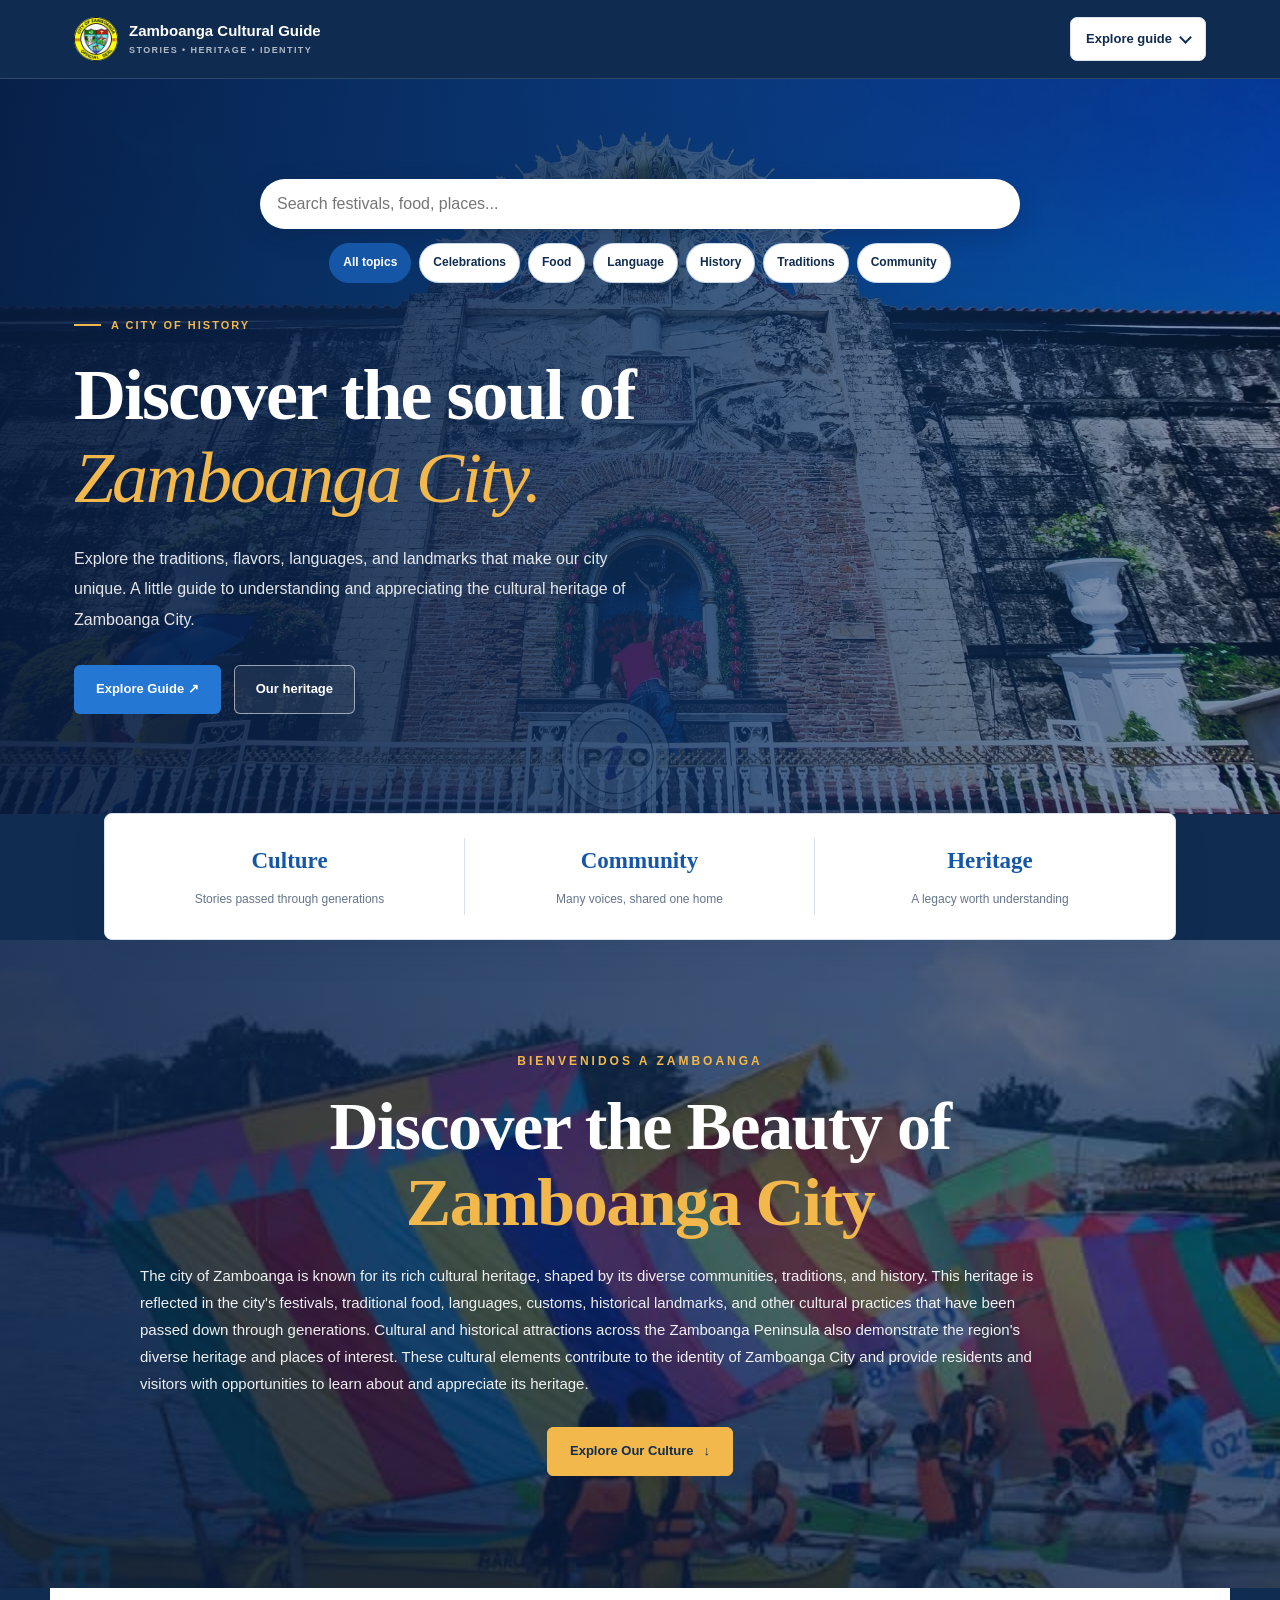
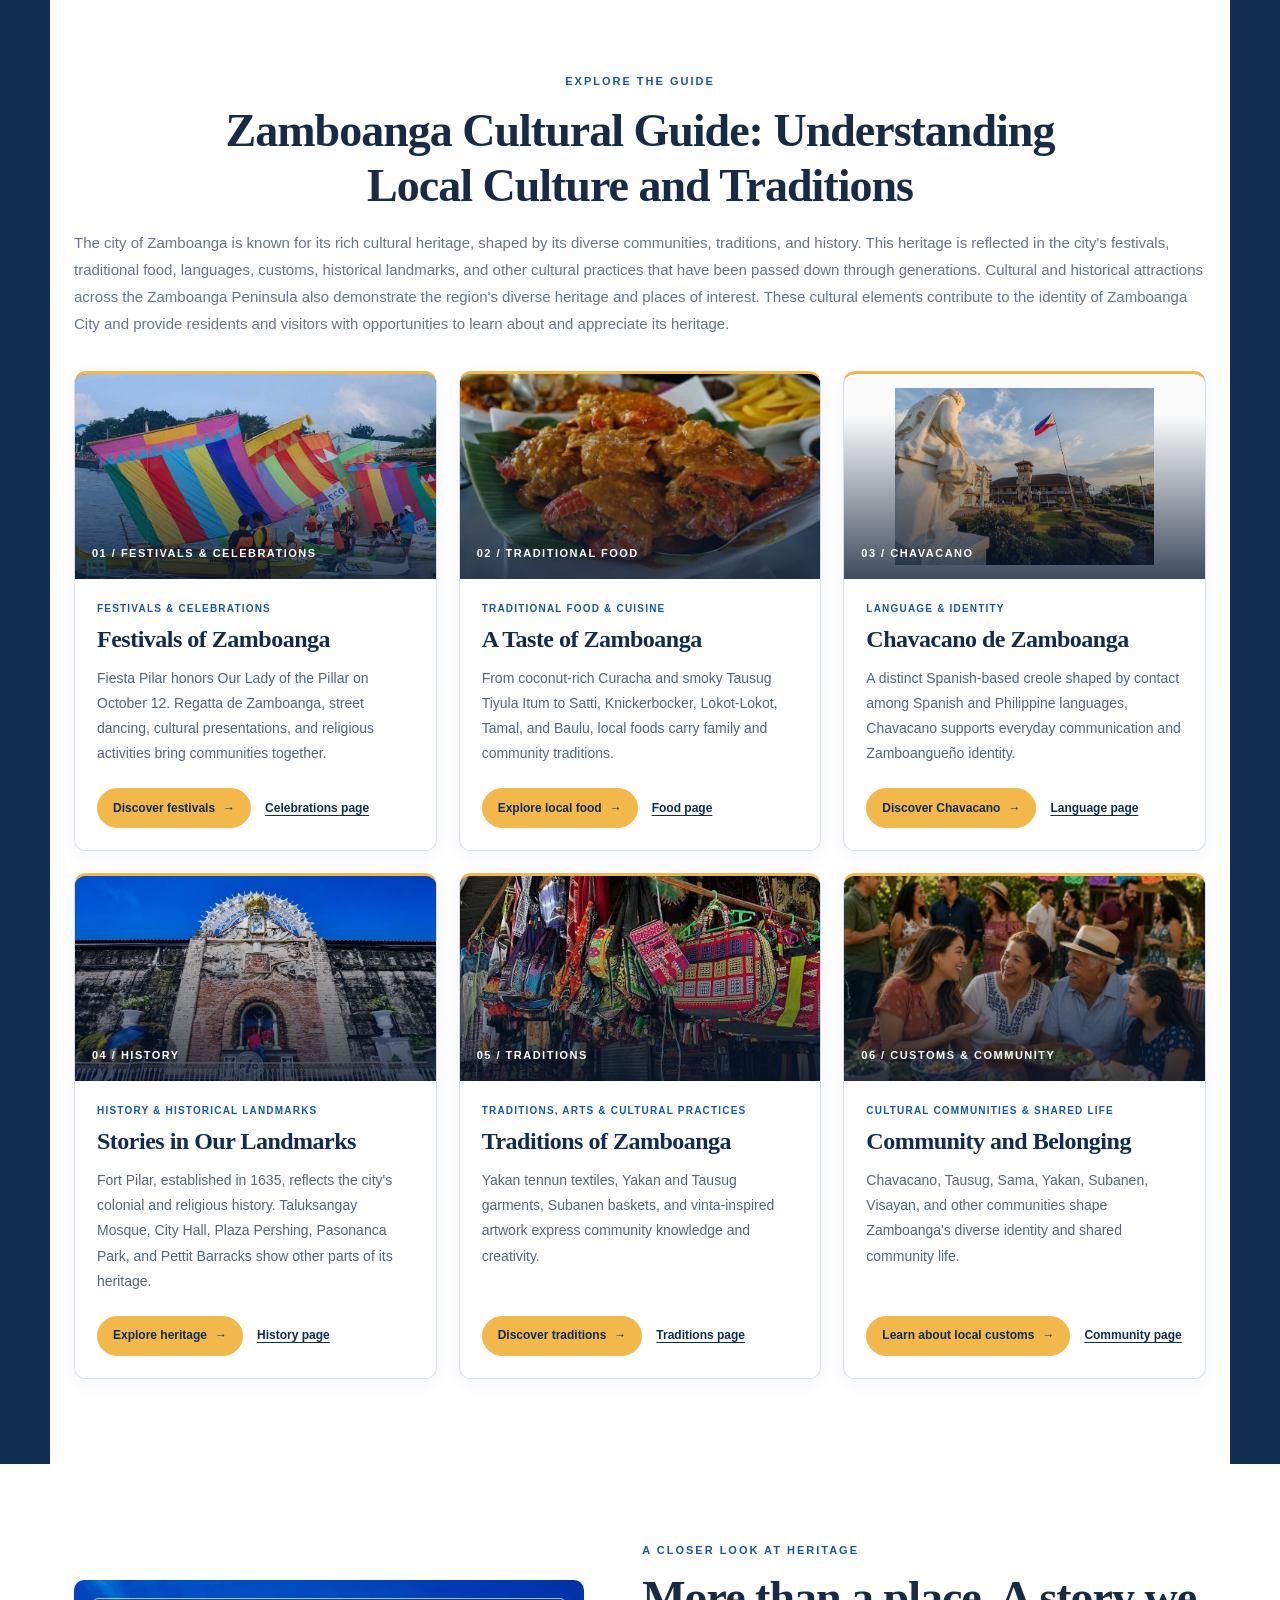
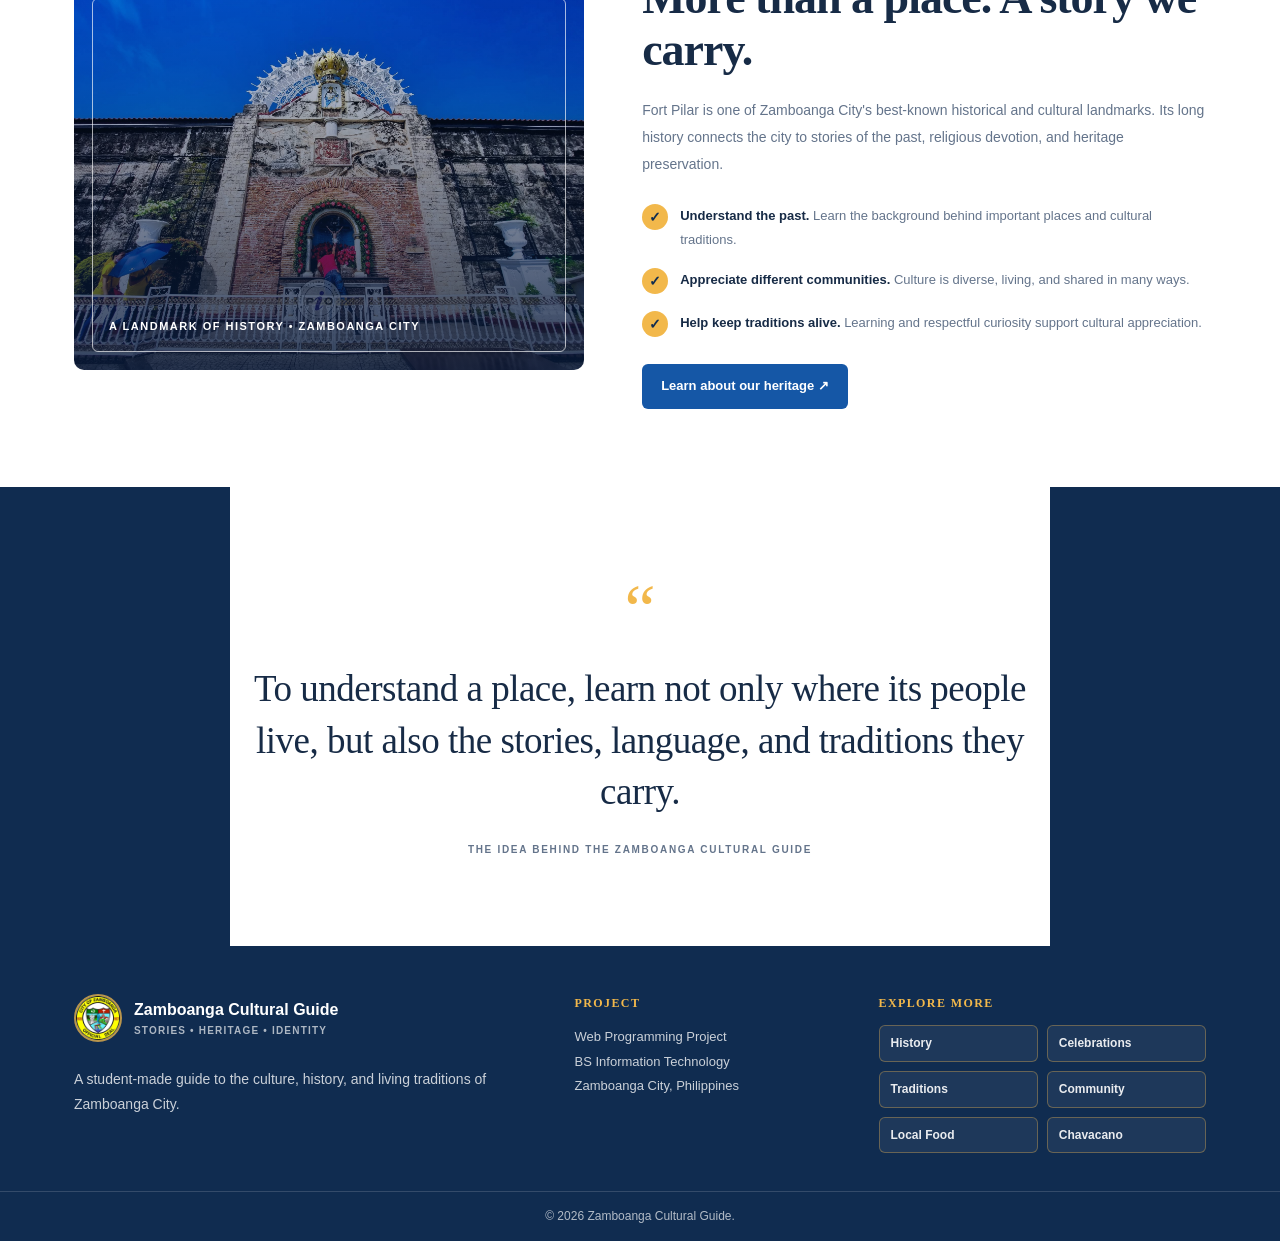
==== index.html @ eb8b116c "Initial website upload" ====
<!DOCTYPE html>
<html lang="en">
<head>
    <meta charset="UTF-8">
    <meta name="viewport" content="width=device-width, initial-scale=1.0">
    <meta name="description" content="Explore the traditions, food, language, and heritage of Zamboanga City.">
    <title>Zamboanga Cultural Guide</title>
    <link rel="stylesheet" href="style.css">
    <link rel="stylesheet" href="footer.css">
    <link rel="stylesheet" href="interactions.css">
    <script src="interactions.js" defer></script>
</head>

<body>

    <!-- Navigation -->
    <header class="topbar" id="home">
        <div class="nav-wrap">
            <a class="brand" href="#home">
                <img class="brand-logo" src="Image/zm%20city%20logo.jpg" alt="Zamboanga City logo">
                <span>
                    Zamboanga Cultural Guide
                    <small>Stories • Heritage • Identity</small>
                </span>
            </a>

            <details class="site-menu">
                <summary aria-controls="site-menu-panel">Explore guide</summary>
                <nav class="site-menu__panel" id="site-menu-panel" aria-label="Main navigation">
                    <a href="#home">Home</a>
                    <a href="tradition.html">Traditions &amp; Crafts</a>
                    <a href="celebrations.html">Celebrations</a>
                    <a href="community.html">Community</a>
                    <a href="local%20food.html">Local Food</a>
                    <a href="language.html">Chavacano Language</a>
                    <a href="History.html">History &amp; Heritage</a>
                    <a href="#about">About This Guide</a>
                </nav>
            </details>
        </div>
    </header>

    <main>

        <!-- Hero Section -->
        <section class="hero">
            <div class="hero-overlay"></div>

            <div class="hero-inner">
                <div class="culture-tools" aria-label="Find a culture topic">
                    <label class="culture-search">
                        <span class="visually-hidden">Search culture topics</span>
                        <input id="culture-search" type="search" placeholder="Search festivals, food, places..." autocomplete="off">
                    </label>
                    <div class="culture-filters" role="group" aria-label="Filter culture topics">
                        <button class="culture-filter is-active" type="button" data-filter="all" aria-pressed="true">All topics</button>
                        <button class="culture-filter" type="button" data-filter="celebrations" aria-pressed="false">Celebrations</button>
                        <button class="culture-filter" type="button" data-filter="food" aria-pressed="false">Food</button>
                        <button class="culture-filter" type="button" data-filter="language" aria-pressed="false">Language</button>
                        <button class="culture-filter" type="button" data-filter="heritage" aria-pressed="false">History</button>
                        <button class="culture-filter" type="button" data-filter="traditions" aria-pressed="false">Traditions</button>
                        <button class="culture-filter" type="button" data-filter="community" aria-pressed="false">Community</button>
                    </div>
                    <p class="culture-results visually-hidden" id="culture-results" aria-live="polite"></p>
                </div>

                <div class="hero-content">
                    <p class="eyebrow">A city of history</p>

                    <h1>
                        Discover the soul of
                        <em>Zamboanga City.</em>
                    </h1>

                    <p class="hero-copy">
                        Explore the traditions, flavors, languages, and landmarks
                        that make our city unique. A little guide to understanding
                        and appreciating the cultural heritage of Zamboanga City.
                    </p>

                    <div class="hero-actions">
                        <a class="primary-btn" href="#explore">
                            Explore Guide ↗
                        </a>

                        <a class="secondary-btn" href="#heritage">
                            Our heritage
                        </a>
                    </div>
                </div>
            </div>
        </section>

        <!-- Highlights -->
        <section class="stats" aria-label="Guide highlights">
            <div class="stat-bar">
                <div class="stat">
                    <strong>Culture</strong>
                    <span>Stories passed through generations</span>
                </div>

                <div class="stat">
                    <strong>Community</strong>
                    <span>Many voices, shared one home</span>
                </div>

                <div class="stat">
                    <strong>Heritage</strong>
                    <span>A legacy worth understanding</span>
                </div>
            </div>
        </section>

        <!-- Cinematic Welcome Section: introduction before the culture cards -->
        <section class="welcome-video" aria-labelledby="welcome-title">
            <div class="welcome-video__fallback" aria-hidden="true"></div>
            <div class="welcome-video__media" aria-hidden="true">
                <video
                    class="welcome-video__video"
                    autoplay
                    muted
                    loop
                    playsinline
                    preload="auto"
                    poster="Image/Celebrations.jpg"
                    aria-hidden="true"
                >
                    <source src="Image/Vid.mp4" type="video/mp4">
                </video>
            </div>
            <div class="welcome-video__shade" aria-hidden="true"></div>

            <div class="welcome-video__content">
                <p class="welcome-video__label">BIENVENIDOS A ZAMBOANGA</p>
                <h2 id="welcome-title">
                    Discover the Beauty of <span>Zamboanga City</span>
                </h2>
                <p class="welcome-video__description">
                    The city of Zamboanga is known for its rich cultural
                    heritage, shaped by its diverse communities, traditions,
                    and history. This heritage is reflected in the city's
                    festivals, traditional food, languages, customs, historical
                    landmarks, and other cultural practices that have been
                    passed down through generations. Cultural and historical
                    attractions across the Zamboanga Peninsula also demonstrate
                    the region's diverse heritage and places of interest. These
                    cultural elements contribute to the identity of Zamboanga
                    City and provide residents and visitors with opportunities
                    to learn about and appreciate its heritage.
                </p>
                <a class="welcome-video__button" href="#explore">
                    Explore Our Culture <span aria-hidden="true">↓</span>
                </a>
            </div>
        </section>

        <!-- Explore Culture -->
        <section class="section" id="explore" aria-labelledby="explore-title">
            <div class="section-heading">
                <div>
                    <p class="kicker">Explore the guide</p>
                    <h2 id="explore-title">Zamboanga Cultural Guide: Understanding Local Culture and Traditions</h2>
                </div>

                <p id="explore-description">
                    The city of Zamboanga is known for its rich cultural
                    heritage, shaped by its diverse communities, traditions,
                    and history. This heritage is reflected in the city's
                    festivals, traditional food, languages, customs, historical
                    landmarks, and other cultural practices that have been
                    passed down through generations. Cultural and historical
                    attractions across the Zamboanga Peninsula also demonstrate
                    the region's diverse heritage and places of interest. These
                    cultural elements contribute to the identity of Zamboanga
                    City and provide residents and visitors with opportunities
                    to learn about and appreciate its heritage.
                </p>
            </div>

            <div class="card-grid">

                <!-- Card 1 -->
                <article class="culture-card" data-category="celebrations"
                    data-search="celebrations festivals festival Hermosa Festival Fiesta Pilar Our Lady of the Pillar October 12 Regatta de Zamboanga Dia de la Ciudad June 23 Dia del Chavacano street dancing public events">
                    <div class="card-visual visual-festival">
                        <img class="card-image" src="Image/Celebrations.jpg" alt="Community celebration in Zamboanga City" loading="lazy">
                        <span class="number">01 / FESTIVALS &amp; CELEBRATIONS</span>
                    </div>

                    <div class="card-body">
                        <p class="card-meta">Festivals &amp; Celebrations</p>
                        <h3>Festivals of Zamboanga</h3>
                        <p>
                            Fiesta Pilar honors Our Lady of the Pillar on
                            October 12. Regatta de Zamboanga, street dancing,
                            cultural presentations, and religious activities
                            bring communities together.
                        </p>
                        <div class="card-actions">
                            <button class="text-link" type="button" data-detail="festival">
                                Discover festivals <span aria-hidden="true">→</span>
                            </button>
                            <a class="card-page-link" href="celebrations.html#hermosa">Celebrations page</a>
                        </div>
                    </div>
                </article>

                <!-- Card 2 -->
                <article class="culture-card" data-category="food"
                    data-search="food local food A Taste of Zamboanga Curacha spanner crab coconut sauce Tiyula Itum Itum na Tiyula black soup Tausug Satti ta'mu puso Knickerbocker dessert seafood Lokot-Lokot Lokot lokot Tamal Baulu Bawlu Baolo cuisine">
                    <div class="card-visual visual-food">
                        <img class="card-image" src="Image/CURACHA.jpg" alt="Curacha crab, a Zamboanga seafood specialty" loading="lazy">
                        <span class="number">02 / TRADITIONAL FOOD</span>
                    </div>

                    <div class="card-body">
                        <p class="card-meta">Traditional Food &amp; Cuisine</p>
                        <h3>A Taste of Zamboanga</h3>
                        <p>
                            From coconut-rich Curacha and smoky Tausug
                            Tiyula Itum to Satti, Knickerbocker, Lokot-Lokot,
                            Tamal, and Baulu, local foods carry family and
                            community traditions.
                        </p>
                        <div class="card-actions">
                            <button class="text-link" type="button" data-detail="food">
                                Explore local food <span aria-hidden="true">→</span>
                            </button>
                            <a class="card-page-link" href="local%20food.html">Food page</a>
                        </div>
                    </div>
                </article>

                <!-- Card 3 -->
                <article class="culture-card" data-category="language"
                    data-search="Chavacano de Zamboanga Chavacano language history origin 17th century Manila Cavite Spanish-based creole Buenos dias Gracias Buenas tardes Como tu Ta ama yo contigo identity everyday phrases creole">
                    <div class="card-visual visual-language">
                        <img class="card-image" src="Image/identity.jpg" alt="Community identity in Zamboanga City" loading="lazy">
                        <span class="number">03 / CHAVACANO</span>
                    </div>

                    <div class="card-body">
                        <p class="card-meta">Language &amp; Identity</p>
                        <h3>Chavacano de Zamboanga</h3>
                        <p>
                            A distinct Spanish-based creole shaped by contact
                            among Spanish and Philippine languages, Chavacano
                            supports everyday communication and Zamboangueño
                            identity.
                        </p>
                        <div class="card-actions">
                            <button class="text-link" type="button" data-detail="language">
                                Discover Chavacano <span aria-hidden="true">→</span>
                            </button>
                            <a class="card-page-link" href="language.html">Language page</a>
                        </div>
                    </div>
                </article>

                <!-- Card 4 -->
                <article class="culture-card" data-category="heritage"
                    data-search="Stories in Our Landmarks Fort Pilar Real Fuerza Nuestra Señora del Pilar Zaragoza 1635 Spanish history Taluksangay Mosque 1885 Hadji Abdullah Maas Nuno Zamboanga City Hall Plaza Pershing Pasonanca Park Pettit Barracks heritage landmark">
                    <div class="card-visual visual-heritage">
                        <img class="card-image" src="Image/FORT%20PILLAR.jpg" alt="Historic Fort Pilar in Zamboanga City" loading="lazy">
                        <span class="number">04 / HISTORY</span>
                    </div>

                    <div class="card-body">
                        <p class="card-meta">History &amp; Historical Landmarks</p>
                        <h3>Stories in Our Landmarks</h3>
                        <p>
                            Fort Pilar, established in 1635, reflects the
                            city's colonial and religious history. Taluksangay
                            Mosque, City Hall, Plaza Pershing, Pasonanca Park,
                            and Pettit Barracks show other parts of its heritage.
                        </p>
                        <div class="card-actions">
                            <button class="text-link" type="button" data-detail="landmarks">
                                Explore heritage <span aria-hidden="true">→</span>
                            </button>
                            <a class="card-page-link" href="History.html">History page</a>
                        </div>
                    </div>
                </article>

                <!-- Card 5 -->
                <article class="culture-card" data-category="traditions"
                    data-search="Traditions of Zamboanga Made by Tradition arts crafts clothing traditional Yakan weaving Tennun textiles saputangan pis pinantupan Tausug pis siyabit Subanen baskets handicrafts vinta-inspired artwork music dance practices heritage">
                    <div class="card-visual visual-crafts">
                        <img class="card-image" src="Image/arts%20and%20craft.jpg" alt="Traditional arts and handcrafted cultural pieces" loading="lazy">
                        <span class="number">05 / TRADITIONS</span>
                    </div>

                    <div class="card-body">
                        <p class="card-meta">Traditions, Arts &amp; Cultural Practices</p>
                        <h3>Traditions of Zamboanga</h3>
                        <p>
                            Yakan tennun textiles, Yakan and Tausug garments,
                            Subanen baskets, and vinta-inspired artwork express
                            community knowledge and creativity.
                        </p>
                        <div class="card-actions">
                            <button class="text-link" type="button" data-detail="crafts">
                                Discover traditions <span aria-hidden="true">→</span>
                            </button>
                            <a class="card-page-link" href="tradition.html#traditions">Traditions page</a>
                        </div>
                    </div>
                </article>

                <!-- Card 6 -->
                <article class="culture-card" data-category="community"
                    data-search="Community and Belonging cultural communities identity diversity Chavacano Tausug Sama Yakan Subanen Visayan family gatherings relationships community life respect">
                    <div class="card-visual visual-customs">
                        <img class="card-image" src="Image/gathering.jpg" alt="Community members gathered together in Zamboanga City" loading="lazy">
                        <span class="number">06 / CUSTOMS &amp; COMMUNITY</span>
                    </div>

                    <div class="card-body">
                        <p class="card-meta">Cultural Communities &amp; Shared Life</p>
                        <h3>Community and Belonging</h3>
                        <p>
                            Chavacano, Tausug, Sama, Yakan, Subanen, Visayan,
                            and other communities shape Zamboanga's diverse
                            identity and shared community life.
                        </p>
                        <div class="card-actions">
                            <button class="text-link" type="button" data-detail="customs">
                                Learn about local customs <span aria-hidden="true">→</span>
                            </button>
                            <a class="card-page-link" href="community.html">Community page</a>
                        </div>
                    </div>
                </article>

            </div>
            <p class="culture-empty" id="culture-empty" hidden>No culture topics match your search. Try another word or category.</p>

            <dialog class="culture-modal" id="culture-modal" aria-labelledby="culture-modal-title">
                <div class="culture-modal__header">
                    <div>
                        <p class="kicker">Zamboanga Cultural Guide</p>
                        <h2 id="culture-modal-title"></h2>
                    </div>
                    <button class="culture-modal__close" type="button" aria-label="Close details">×</button>
                </div>
                <div class="culture-modal__content" id="culture-modal-content"></div>
                <div class="culture-modal__footer">
                    <button class="secondary-btn" type="button" data-return-home>Return to Home</button>
                    <a class="primary-btn" id="culture-modal-link" href="#">Read more</a>
                    <button class="secondary-btn" type="button" data-close-modal>Close</button>
                </div>
            </dialog>
        </section>

        <!-- Fort Pilar Heritage Feature -->
        <section class="feature-band" id="heritage">
            <div class="feature-inner">

                <div class="feature-art">
                    <iframe
                        class="feature-video"
                        src="https://www.youtube-nocookie.com/embed/FadEtQRVvIQ?autoplay=1&amp;mute=1&amp;loop=1&amp;playlist=FadEtQRVvIQ&amp;controls=1&amp;playsinline=1&amp;rel=0"
                        title="Fort Pilar, Zamboanga City"
                        allow="autoplay; encrypted-media; picture-in-picture"
                        allowfullscreen
                    ></iframe>
                    <span class="feature-label">
                        A landmark of history • Zamboanga City
                    </span>
                </div>

                <div class="feature-copy">
                    <p class="kicker">A closer look at heritage</p>

                    <h2>More than a place. A story we carry.</h2>

                    <p>
                        Fort Pilar is one of Zamboanga City's best-known historical
                        and cultural landmarks. Its long history connects the city
                        to stories of the past, religious devotion, and heritage
                        preservation.
                    </p>

                    <div class="feature-points">
                        <div class="feature-point">
                            <span class="check">✓</span>
                            <p>
                                <strong>Understand the past.</strong>
                                Learn the background behind important places and
                                cultural traditions.
                            </p>
                        </div>

                        <div class="feature-point">
                            <span class="check">✓</span>
                            <p>
                                <strong>Appreciate different communities.</strong>
                                Culture is diverse, living, and shared in many ways.
                            </p>
                        </div>

                        <div class="feature-point">
                            <span class="check">✓</span>
                            <p>
                                <strong>Help keep traditions alive.</strong>
                                Learning and respectful curiosity support cultural
                                appreciation.
                            </p>
                        </div>
                    </div>

                    <a class="primary-btn" href="#about">
                        Learn about our heritage ↗
                    </a>
                </div>

            </div>
        </section>

        <!-- About Section -->
        <section class="quote-section" id="about">
            <div class="quote-mark">“</div>

            <blockquote>
                To understand a place, learn not only where its people live,
                but also the stories, language, and traditions they carry.
            </blockquote>

            <p>THE IDEA BEHIND THE ZAMBOANGA CULTURAL GUIDE</p>
        </section>

    </main>

    <!-- Footer -->
    <footer class="site-footer">
        <div class="site-footer__inner">
            <section class="site-footer__about" aria-label="About this guide">
                <a class="site-footer__brand" href="#home">
                    <img src="Image/zm%20city%20logo.jpg" alt="Zamboanga City logo">
                    <span>
                        Zamboanga Cultural Guide
                        <small>Stories • Heritage • Identity</small>
                    </span>
                </a>
                <p class="site-footer__description">
                    A student-made guide to the culture, history, and living
                    traditions of Zamboanga City.
                </p>
            </section>

            <section aria-label="Project information">
                <h2 class="site-footer__heading">Project</h2>
                <p class="site-footer__details">
                    Web Programming Project<br>
                    BS Information Technology<br>
                    Zamboanga City, Philippines
                </p>
            </section>

            <nav aria-label="Explore more" class="site-footer__navigation">
                <h2 class="site-footer__heading">Explore more</h2>
                <div class="site-footer__links">
                    <a href="History.html">History</a>
                    <a href="celebrations.html">Celebrations</a>
                    <a href="tradition.html">Traditions</a>
                    <a href="community.html">Community</a>
                    <a href="local%20food.html">Local Food</a>
                    <a href="language.html">Chavacano</a>
                </div>
            </nav>
        </div>
        <div class="site-footer__bottom">
            &copy; 2026 Zamboanga Cultural Guide.
        </div>
    </footer>

</body>
</html>
---- style.css ----
/* ==============================
   GENERAL STYLES
============================== */

:root {
    --primary: #1557A6;
    --primary-dark: #102C50;
    --secondary: #F2B84B;
    --background: #F3F6FA;
    --surface: #FFFFFF;
    --text: #172B46;
    --muted: #64748B;
    --border: #D8E1EC;
    --shadow: 0 12px 35px rgba(17, 42, 76, 0.10);
}

* {
    box-sizing: border-box;
    margin: 0;
    padding: 0;
}

html {
    scroll-behavior: smooth;
    scroll-padding-top: 90px;
}

body {
    font-family: Arial, Helvetica, sans-serif;
    background: var(--background);
    color: var(--text);
    line-height: 1.6;
}

a {
    color: inherit;
    text-decoration: none;
}

img {
    max-width: 100%;
    display: block;
}

button,
input {
    font: inherit;
}

h1,
h2,
h3 {
    font-family: Georgia, "Times New Roman", serif;
    font-weight: 600;
    line-height: 1.15;
}

section {
    scroll-margin-top: 85px;
}


/* ==============================
   NAVIGATION
============================== */

.topbar {
    position: sticky;
    top: 0;
    z-index: 10;
    width: 100%;
    background: rgba(255, 255, 255, 0.96);
    border-bottom: 1px solid var(--border);
    backdrop-filter: blur(12px);
}

.nav-wrap {
    width: min(1180px, 100%);
    min-height: 78px;
    margin: 0 auto;
    padding: 14px 24px;
    display: flex;
    align-items: center;
    justify-content: space-between;
    gap: 22px;
}

.brand {
    display: flex;
    align-items: center;
    gap: 11px;
    flex-shrink: 0;
    font-size: 15px;
    font-weight: 800;
    line-height: 1.3;
}

.brand-logo {
    width: 44px;
    height: 44px;
    flex: 0 0 44px;
    border-radius: 50%;
    object-fit: cover;
}

.brand small {
    display: block;
    margin-top: 4px;
    color: var(--muted);
    font-size: 9px;
    font-weight: 700;
    letter-spacing: 1.4px;
    text-transform: uppercase;
}

.site-menu {
    position: relative;
    z-index: 20;
    margin-left: auto;
}

.site-menu summary {
    display: inline-flex;
    min-height: 44px;
    align-items: center;
    justify-content: center;
    gap: 9px;
    padding: 10px 15px;
    border: 1px solid var(--border);
    border-radius: 7px;
    background: #FFFFFF;
    color: var(--primary-dark);
    font-size: 13px;
    font-weight: 800;
    list-style: none;
    cursor: pointer;
    transition: background 0.2s ease, border-color 0.2s ease;
}

.site-menu summary::-webkit-details-marker {
    display: none;
}

.site-menu summary::after {
    width: 7px;
    height: 7px;
    border-right: 2px solid currentColor;
    border-bottom: 2px solid currentColor;
    content: "";
    transform: translateY(-2px) rotate(45deg);
    transition: transform 0.2s ease;
}

.site-menu[open] summary::after {
    transform: translateY(2px) rotate(225deg);
}

.site-menu summary:hover,
.site-menu[open] summary {
    border-color: var(--secondary);
    background: #fffaf0;
}

.site-menu__panel {
    position: absolute;
    top: calc(100% + 10px);
    right: 0;
    display: grid;
    width: min(270px, calc(100vw - 32px));
    padding: 8px;
    border: 1px solid var(--border);
    border-radius: 10px;
    background: #FFFFFF;
    box-shadow: 0 16px 38px rgba(16, 44, 80, 0.2);
}

.site-menu__panel a {
    display: block;
    padding: 11px 12px;
    border-radius: 6px;
    color: var(--primary-dark);
    font-size: 13px;
    font-weight: 700;
    line-height: 1.4;
    transition: background 0.15s ease, color 0.15s ease;
}

.site-menu__panel a:hover,
.site-menu__panel a:focus-visible {
    background: #e8eef6;
    color: var(--primary);
}

.nav-cta,
.primary-btn {
    display: inline-flex;
    align-items: center;
    justify-content: center;
    gap: 8px;
    padding: 12px 19px;
    border: none;
    border-radius: 6px;
    background: var(--primary);
    color: #FFFFFF;
    font-size: 13px;
    font-weight: 700;
    text-align: center;
    transition: background 0.2s ease, transform 0.2s ease;
}

.nav-cta:hover,
.primary-btn:hover {
    background: #104782;
    transform: translateY(-2px);
}


/* ==============================
   HERO SECTION
============================== */

.hero {
    position: relative;
    min-height: 570px;
    display: flex;
    align-items: center;
    overflow: hidden;
    background-color: #102C50;
    background-image: url("Image/FORT%20PILLAR.jpg");
    background-position: center;
    background-size: cover;
}

.hero-overlay {
    position: absolute;
    inset: 0;
    background: linear-gradient(
        90deg,
        rgba(8, 28, 62, 0.92) 0%,
        rgba(12, 50, 98, 0.78) 55%,
        rgba(12, 50, 98, 0.40) 100%
    );
}

.hero-inner {
    position: relative;
    z-index: 1;
    width: min(1180px, 100%);
    margin: 0 auto;
    padding: 100px 24px;
}

.hero-inner .culture-tools {
    width: min(960px, 100%);
    margin: 0 auto 34px;
    justify-items: center;
}

.hero-inner .culture-search {
    width: min(100%, 760px);
}

.hero-inner .culture-search input {
    width: 100%;
    margin: 0 auto;
    border-color: rgba(255, 255, 255, 0.72);
    box-shadow: 0 6px 24px rgba(8, 24, 48, 0.2);
}

.hero-inner .culture-filters {
    justify-content: center;
}

.hero-content {
    max-width: 720px;
}

.eyebrow {
    display: flex;
    align-items: center;
    gap: 10px;
    margin-bottom: 20px;
    color: var(--secondary);
    font-size: 11px;
    font-weight: 800;
    letter-spacing: 2px;
    text-transform: uppercase;
}

.eyebrow::before {
    content: "";
    width: 27px;
    height: 2px;
    background: currentColor;
}

.hero h1 {
    margin-bottom: 24px;
    color: #FFFFFF;
    font-size: clamp(42px, 6vw, 72px);
    letter-spacing: -2px;
}

.hero h1 em {
    display: block;
    color: var(--secondary);
    font-weight: 500;
}

.hero-copy {
    max-width: 590px;
    color: rgba(255, 255, 255, 0.88);
    font-size: 16px;
    line-height: 1.9;
}

.hero-actions {
    display: flex;
    flex-wrap: wrap;
    gap: 13px;
    margin-top: 30px;
}

.hero .primary-btn {
    padding: 14px 22px;
    background: #2478D4;
}

.hero .primary-btn:hover {
    background: #1763B5;
}

.secondary-btn {
    display: inline-flex;
    align-items: center;
    justify-content: center;
    padding: 13px 21px;
    border: 1px solid rgba(255, 255, 255, 0.55);
    border-radius: 6px;
    color: #FFFFFF;
    background: rgba(255, 255, 255, 0.08);
    font-size: 13px;
    font-weight: 700;
    transition: background 0.2s ease;
}

.secondary-btn:hover {
    background: rgba(255, 255, 255, 0.18);
}


/* ==============================
   HIGHLIGHT STATISTICS
============================== */

.stats {
    position: relative;
    z-index: 2;
    width: min(1120px, 100%);
    margin: -1px auto 0;
    padding: 0 24px;
}

.stat-bar {
    display: grid;
    grid-template-columns: repeat(3, minmax(0, 1fr));
    padding: 24px 10px;
    border: 1px solid var(--border);
    border-radius: 8px;
    background: var(--surface);
    box-shadow: var(--shadow);
}

.stat {
    padding: 5px 15px;
    text-align: center;
    border-right: 1px solid var(--border);
}

.stat:last-child {
    border-right: none;
}

.stat strong {
    display: block;
    margin-bottom: 5px;
    color: var(--primary);
    font-family: Georgia, "Times New Roman", serif;
    font-size: 23px;
}

.stat span {
    color: var(--muted);
    font-size: 12px;
}


/* ==============================
   GENERAL SECTION STYLES
============================== */

.section {
    width: min(1180px, 100%);
    margin: 0 auto;
    padding: 85px 24px;
}

.section-heading {
    display: flex;
    flex-direction: column;
    align-items: center;
    gap: 5px;
    margin-bottom: 34px;
    text-align: center;
}

.kicker {
    margin-bottom: 12px;
    color: var(--primary);
    font-size: 11px;
    font-weight: 800;
    letter-spacing: 2px;
    text-transform: uppercase;
}

.section-heading h2,
.feature-copy h2 {
    color: var(--text);
    font-size: clamp(32px, 4vw, 46px);
    letter-spacing: -1px;
}

.section-heading > p {
    max-width: 430px;
    color: var(--muted);
    font-size: 14px;
    line-height: 1.8;
}

#explore .section-heading {
    align-items: stretch;
    gap: 16px;
    text-align: left;
}

#explore .section-heading > div {
    width: 100%;
    max-width: 100%;
    align-self: stretch;
    text-align: center;
}

#explore .section-heading h2 {
    max-width: 900px;
    margin-right: auto;
    margin-left: auto;
    margin-bottom: 0;
    line-height: 1.2;
    text-align: center;
}

#explore .section-heading > #explore-description {
    width: 100%;
    max-width: 100%;
    margin: 0;
    font-size: 15px;
    line-height: 1.8;
    text-align: left;
}


/* ==============================
   CULTURE CARDS
============================== */

.card-grid {
    display: grid;
    grid-template-columns: repeat(3, minmax(0, 1fr));
    gap: 22px;
}

.culture-card {
    min-width: 0;
    display: flex;
    flex-direction: column;
    overflow: hidden;
    border: 1px solid rgba(21, 87, 166, 0.18);
    border-radius: 12px;
    background: var(--primary-dark);
    box-shadow: 0 5px 20px rgba(17, 42, 76, 0.05);
    transition: transform 0.25s ease, box-shadow 0.25s ease, border-color 0.25s ease;
}

.culture-card:hover {
    transform: translateY(-5px);
    border-color: var(--secondary);
    box-shadow: var(--shadow);
}

.card-visual {
    position: relative;
    height: 205px;
    display: flex;
    align-items: flex-end;
    padding: 17px;
    overflow: hidden;
    background-color: #315E75;
    background-position: center;
    background-size: cover;
}

.card-image {
    position: absolute;
    inset: 0;
    width: 100%;
    height: 100%;
    object-fit: cover;
    transition: transform 0.35s ease;
}

.culture-card:hover .card-image {
    transform: scale(1.04);
}

.visual-language .card-image {
    padding: 14px;
    background: #FFFFFF;
    object-fit: contain;
}

.card-visual::before {
    position: absolute;
    inset: 0;
    z-index: 1;
    content: "";
    background: linear-gradient(
        180deg,
        rgba(8, 24, 48, 0.02) 20%,
        rgba(8, 24, 48, 0.78) 100%
    );
}

.number {
    position: relative;
    z-index: 2;
    color: #FFFFFF;
    font-size: 11px;
    font-weight: 800;
    letter-spacing: 1.5px;
}

.card-body {
    flex: 1;
    display: flex;
    flex-direction: column;
    padding: 22px;
    background: linear-gradient(145deg, #163d6d, var(--primary-dark));
}

.card-meta {
    margin-bottom: 9px;
    color: var(--secondary);
    font-size: 10px;
    font-weight: 800;
    letter-spacing: 1.2px;
    text-transform: uppercase;
}

.card-body h3 {
    margin-bottom: 12px;
    color: #FFFFFF;
    font-size: 24px;
    letter-spacing: -0.5px;
}

.card-body > p:not(.card-meta) {
    flex: 1;
    margin-bottom: 22px;
    color: rgba(255, 255, 255, 0.82);
    font-size: 13px;
    line-height: 1.8;
}

.text-link {
    display: inline-flex;
    align-items: center;
    justify-content: center;
    align-self: flex-start;
    gap: 8px;
    min-height: 40px;
    padding: 10px 15px;
    border: 1px solid var(--secondary);
    border-radius: 999px;
    background: var(--secondary);
    color: var(--primary-dark);
    font-size: 12px;
    font-weight: 800;
    line-height: 1.3;
    transition: background 0.2s ease, color 0.2s ease, transform 0.2s ease;
}

.text-link:hover,
.text-link:focus-visible {
    transform: translateY(-2px);
    background: #FFFFFF;
    border-color: #FFFFFF;
    color: var(--primary-dark);
}

.text-link:focus-visible {
    outline: 3px solid rgba(242, 184, 75, 0.55);
    outline-offset: 3px;
}


/* ==============================
   FORT PILAR FEATURE SECTION
============================== */

.feature-band {
    background: #E8EEF6;
}

.feature-inner {
    width: min(1180px, 100%);
    margin: 0 auto;
    padding: 78px 24px;
    display: grid;
    grid-template-columns: minmax(0, 0.95fr) minmax(0, 1.05fr);
    align-items: center;
    gap: 58px;
}

.feature-art {
    position: relative;
    min-height: 390px;
    overflow: hidden;
    display: flex;
    align-items: flex-end;
    padding: 35px;
    border-radius: 10px;
    background-color: #1557A6;
    background-image:
        linear-gradient(
            0deg,
            rgba(8, 28, 62, 0.80),
            rgba(8, 28, 62, 0.05)
        ),
        url("Image/FORT%20PILLAR.jpg");
    background-position: center;
    background-size: cover;
    background-repeat: no-repeat;
}

.feature-art::before {
    position: absolute;
    inset: 18px;
    z-index: 1;
    border: 1px solid rgba(255, 255, 255, 0.65);
    border-radius: 6px;
    content: "";
    pointer-events: none;
}

.feature-label {
    position: relative;
    z-index: 2;
    color: #FFFFFF;
    font-size: 11px;
    font-weight: 800;
    letter-spacing: 1.5px;
    text-transform: uppercase;
}

.feature-video {
    position: absolute;
    inset: 0;
    width: 100%;
    height: 100%;
    border: 0;
}

.feature-copy h2 {
    margin-bottom: 20px;
    line-height: 1.15;
}

.welcome-video {
    position: relative;
    min-height: clamp(500px, 72vh, 650px);
    display: grid;
    place-items: center;
    padding: 72px 24px;
    overflow: hidden;
    isolation: isolate;
    background: var(--primary-dark);
    color: #FFFFFF;
    text-align: center;
}

.welcome-video__fallback,
.welcome-video__media,
.welcome-video__shade {
    position: absolute;
    inset: 0;
}

.welcome-video__fallback {
    z-index: -3;
    background: url("Image/Celebrations.jpg") center 48% / cover no-repeat;
}

.welcome-video__media {
    z-index: -2;
    overflow: hidden;
    pointer-events: none;
}

.welcome-video__video {
    width: 100%;
    height: 100%;
    object-fit: cover;
    object-position: center;
}

.welcome-video__shade {
    z-index: -1;
    background:
        linear-gradient(90deg, rgba(8, 28, 62, 0.82), rgba(8, 28, 62, 0.56)),
        linear-gradient(0deg, rgba(8, 28, 62, 0.4), transparent 55%);
    pointer-events: none;
}

.welcome-video__content {
    width: min(1000px, 100%);
}

.welcome-video__label,
.welcome-video__content h2,
.welcome-video__description {
    opacity: 0;
    animation: welcome-fade-in 0.8s ease-out forwards;
}

.welcome-video__label {
    margin-bottom: 17px;
    color: var(--secondary);
    font-size: 12px;
    font-weight: 800;
    letter-spacing: 3px;
    animation-delay: 0.1s;
}

.welcome-video__content h2 {
    max-width: 760px;
    margin: 0 auto 22px;
    color: #FFFFFF;
    font-size: clamp(38px, 6vw, 68px);
    letter-spacing: -1.5px;
    line-height: 1.12;
    animation-delay: 0.25s;
}

.welcome-video__content h2 span {
    color: var(--secondary);
}

.welcome-video__description {
    width: min(100%, 900px);
    max-width: 900px;
    margin: 0;
    color: rgba(255, 255, 255, 0.92);
    font-size: 15px;
    line-height: 1.8;
    text-align: left;
    animation-delay: 0.4s;
}

.welcome-video__button {
    display: inline-flex;
    align-items: center;
    gap: 10px;
    margin-top: 30px;
    padding: 13px 22px;
    border: 1px solid var(--secondary);
    border-radius: 6px;
    background: var(--secondary);
    color: var(--primary-dark);
    font-size: 13px;
    font-weight: 800;
    transition: background 0.2s ease, transform 0.2s ease;
}

.welcome-video__button:hover,
.welcome-video__button:focus-visible {
    transform: translateY(-2px);
    background: #FFD274;
}

@keyframes welcome-fade-in {
    from {
        opacity: 0;
        transform: translateY(14px);
    }

    to {
        opacity: 1;
        transform: translateY(0);
    }
}

.feature-copy > p:not(.kicker) {
    color: var(--muted);
    font-size: 14px;
    line-height: 1.9;
}

.feature-points {
    display: grid;
    gap: 17px;
    margin: 27px 0;
}

.feature-point {
    display: flex;
    align-items: flex-start;
    gap: 12px;
}

.feature-point p {
    color: var(--muted);
    font-size: 13px;
    line-height: 1.8;
}

.feature-point strong {
    color: var(--text);
}

.check {
    flex: 0 0 26px;
    width: 26px;
    height: 26px;
    display: grid;
    place-items: center;
    border-radius: 50%;
    background: var(--secondary);
    color: var(--primary-dark);
    font-size: 14px;
    font-weight: 900;
}


/* ==============================
   ABOUT / QUOTE SECTION
============================== */

.quote-section {
    width: min(820px, 100%);
    margin: 0 auto;
    padding: 88px 24px;
    text-align: center;
}

.quote-mark {
    color: var(--secondary);
    font-family: Georgia, "Times New Roman", serif;
    font-size: 70px;
    line-height: 1;
}

.quote-section blockquote {
    margin: 18px 0 24px;
    color: var(--text);
    font-family: Georgia, "Times New Roman", serif;
    font-size: clamp(25px, 3.5vw, 37px);
    line-height: 1.4;
    letter-spacing: -0.5px;
}

.quote-section > p {
    color: var(--muted);
    font-size: 10px;
    font-weight: 800;
    letter-spacing: 1.7px;
}


/* ==============================
   FOOTER
============================== */

.footer {
    background: var(--primary-dark);
    color: #FFFFFF;
}

.footer-inner {
    width: min(1180px, 100%);
    margin: 0 auto;
    padding: 45px 24px;
    display: flex;
    align-items: flex-start;
    justify-content: space-between;
    gap: 40px;
}

.footer-brand {
    color: #FFFFFF;
}

.footer-brand small {
    color: rgba(255, 255, 255, 0.65);
}

.footer-about > p {
    max-width: 470px;
    margin-top: 18px;
    color: rgba(255, 255, 255, 0.72);
    font-size: 12px;
    line-height: 1.9;
}

.footer-note {
    padding-top: 6px;
    color: rgba(255, 255, 255, 0.72);
    font-size: 12px;
    line-height: 2;
    text-align: right;
}

.footer-links {
    display: flex;
    flex-wrap: wrap;
    justify-content: flex-end;
    gap: 8px 14px;
    margin-top: 12px;
}

.footer-links a {
    color: rgba(255, 255, 255, 0.82);
    font-size: 11px;
}

.footer-links a:hover,
.footer-links a:focus-visible {
    color: var(--secondary);
    text-decoration: underline;
}

.copyright {
    padding: 18px 24px;
    border-top: 1px solid rgba(255, 255, 255, 0.15);
    text-align: center;
}

.copyright p {
    color: rgba(255, 255, 255, 0.65);
    font-size: 11px;
}

.culture-tools {
    display: grid;
    gap: 14px;
    margin: 0 0 24px;
}

.culture-search input {
    display: block;
    width: min(100%, 520px);
    min-height: 46px;
    margin: 0 auto;
    padding: 11px 16px;
    border: 1px solid rgba(21, 87, 166, 0.25);
    border-radius: 999px;
    background: #FFFFFF;
    color: var(--text);
    font: inherit;
    box-shadow: 0 4px 16px rgba(17, 42, 76, 0.06);
}

.culture-search input:focus-visible {
    outline: 3px solid rgba(242, 184, 75, 0.7);
    outline-offset: 2px;
}

.visually-hidden {
    position: absolute;
    width: 1px;
    height: 1px;
    padding: 0;
    margin: -1px;
    overflow: hidden;
    clip: rect(0, 0, 0, 0);
    white-space: nowrap;
    border: 0;
}

.culture-filters {
    display: flex;
    flex-wrap: wrap;
    justify-content: center;
    gap: 8px;
}

.culture-filter {
    min-height: 40px;
    padding: 8px 13px;
    border: 1px solid rgba(21, 87, 166, 0.24);
    border-radius: 999px;
    background: #FFFFFF;
    color: var(--primary-dark);
    font-family: inherit;
    font-size: 12px;
    font-weight: 700;
    line-height: 1.3;
    cursor: pointer;
    transition: color 0.2s ease, background 0.2s ease, border-color 0.2s ease;
}

.culture-filter:hover,
.culture-filter.is-active {
    border-color: var(--primary);
    background: var(--primary);
    color: #FFFFFF;
}

.culture-results {
    min-height: 20px;
    margin: 0;
    color: var(--muted);
    font-size: 12px;
    text-align: center;
}

.culture-empty {
    padding: 28px 16px;
    border: 1px dashed rgba(21, 87, 166, 0.3);
    border-radius: 12px;
    color: var(--muted);
    text-align: center;
}

.culture-card[hidden],
.culture-empty[hidden] {
    display: none;
}

.card-actions {
    display: flex;
    flex-wrap: wrap;
    align-items: center;
    gap: 8px 14px;
    margin-top: auto;
}

.text-link {
    font-family: inherit;
    cursor: pointer;
}

.card-page-link {
    color: rgba(255, 255, 255, 0.86);
    font-size: 12px;
    font-weight: 700;
    text-decoration: underline;
    text-underline-offset: 3px;
}

.card-page-link:hover,
.card-page-link:focus-visible {
    color: var(--secondary);
}

.culture-modal {
    width: min(720px, calc(100% - 32px));
    max-width: none;
    max-height: min(82vh, 760px);
    padding: 0;
    overflow: auto;
    border: 1px solid rgba(21, 87, 166, 0.16);
    border-radius: 18px;
    background: #FFFFFF;
    color: var(--text);
    box-shadow: 0 24px 80px rgba(8, 28, 62, 0.3);
}

.culture-modal::backdrop {
    background: rgba(8, 24, 48, 0.72);
    backdrop-filter: blur(3px);
}

.culture-modal__header {
    position: sticky;
    top: 0;
    z-index: 1;
    display: flex;
    align-items: flex-start;
    justify-content: space-between;
    gap: 18px;
    padding: 24px 28px 18px;
    border-bottom: 1px solid rgba(21, 87, 166, 0.12);
    background: #FFFFFF;
}

.culture-modal__header .kicker {
    margin-bottom: 6px;
}

.culture-modal__header h2 {
    margin: 0;
    color: var(--primary-dark);
    font-size: clamp(22px, 4vw, 30px);
    line-height: 1.2;
}

.culture-modal__close {
    flex: 0 0 auto;
    display: grid;
    width: 38px;
    height: 38px;
    place-items: center;
    border: 1px solid rgba(21, 87, 166, 0.2);
    border-radius: 50%;
    background: #F3F6FA;
    color: var(--primary-dark);
    font: 400 26px/1 Arial, sans-serif;
    cursor: pointer;
}

.culture-modal__content {
    padding: 22px 28px 12px;
    color: #36465A;
    font-size: 15px;
    line-height: 1.75;
}

.culture-modal__content p {
    margin: 0 0 16px;
}

.culture-modal__content h3 {
    margin: 22px 0 8px;
    color: var(--primary-dark);
    font-size: 18px;
}

.culture-modal__content ul {
    display: grid;
    gap: 9px;
    padding-left: 22px;
    margin: 0 0 18px;
}

.culture-modal__content li::marker {
    color: var(--primary);
}

.culture-modal__footer {
    display: flex;
    flex-wrap: wrap;
    gap: 10px;
    padding: 18px 28px 26px;
}

.culture-modal__footer .secondary-btn {
    border-color: rgba(21, 87, 166, 0.25);
    background: #FFFFFF;
    color: var(--primary-dark);
}

.culture-modal__footer .secondary-btn:hover {
    background: #E8EEF6;
}


/* ==============================
   TABLET RESPONSIVENESS
============================== */

@media (max-width: 900px) {
    .nav-wrap {
        gap: 15px;
    }

    .hero {
        min-height: 530px;
    }

    .hero-inner {
        padding-top: 80px;
        padding-bottom: 80px;
    }

    .card-grid {
        grid-template-columns: repeat(2, minmax(0, 1fr));
    }

    .feature-inner {
        grid-template-columns: 1fr;
        gap: 35px;
    }

    .feature-art {
        min-height: 350px;
    }
}

/* ==============================
   MOBILE RESPONSIVENESS
============================== */

@media (max-width: 600px) {
    html {
        scroll-padding-top: 150px;
    }

    .nav-wrap {
        justify-content: space-between;
        padding: 12px 16px;
    }

    .brand {
        min-width: 0;
        flex: 1 1 auto;
        gap: 8px;
        font-size: clamp(10px, 3.2vw, 13px);
    }

    .brand-logo {
        width: 36px;
        height: 36px;
        flex-basis: 36px;
    }

    .brand span {
        min-width: 0;
    }

    .site-menu summary {
        min-height: 40px;
        padding: 9px 10px;
        font-size: 12px;
    }

    .hero {
        min-height: 520px;
        background-position: center;
    }

    .hero-overlay {
        background: linear-gradient(
            90deg,
            rgba(8, 28, 62, 0.92),
            rgba(12, 50, 98, 0.72)
        );
    }

    .hero-inner {
        padding: 42px 20px 58px;
    }

    .hero-inner .culture-tools {
        width: 100%;
        margin-bottom: 28px;
    }

    .hero-inner .culture-search {
        width: 100%;
    }

    .hero-inner .culture-filters {
        max-width: 340px;
        gap: 7px;
        justify-content: center;
    }

    .hero-inner .culture-filter {
        padding: 7px 10px;
        font-size: 11px;
    }

    .hero h1 {
        font-size: clamp(40px, 11vw, 52px);
        letter-spacing: -1.5px;
    }

    .hero-copy {
        font-size: 15px;
    }

    .hero-actions {
        gap: 10px;
    }

    .primary-btn,
    .secondary-btn {
        padding: 12px 15px;
        font-size: 12px;
    }

    .stats {
        padding: 0 14px;
    }

    .stat-bar {
        grid-template-columns: 1fr;
        padding: 10px 18px;
    }

    .stat {
        padding: 14px 5px;
        border-right: none;
        border-bottom: 1px solid var(--border);
    }

    .stat:last-child {
        border-bottom: none;
    }

    .stat strong {
        font-size: 21px;
    }

    .section {
        padding: 60px 18px;
    }

    .section-heading {
        align-items: flex-start;
        flex-direction: column;
        gap: 15px;
    }

    .section-heading h2,
    .feature-copy h2 {
        font-size: clamp(28px, 9vw, 34px);
    }

    .card-grid {
        grid-template-columns: 1fr;
        gap: 20px;
    }

    .culture-modal__header,
    .culture-modal__content {
        padding-right: 20px;
        padding-left: 20px;
    }

    .culture-modal__footer {
        padding-right: 20px;
        padding-left: 20px;
    }

    .card-visual {
        height: 205px;
    }

    .card-body > p:not(.card-meta) {
        min-height: 0;
    }

    .feature-inner {
        padding: 58px 18px;
        gap: 30px;
    }

    .feature-art {
        min-height: 280px;
        padding: 25px;
    }

    .feature-art::before {
        inset: 12px;
    }

    .feature-copy h2 {
        font-size: 32px;
    }

    .welcome-video {
        min-height: 560px;
        padding: 60px 20px;
    }

    .welcome-video__content h2 {
        font-size: clamp(36px, 10vw, 48px);
    }

    .welcome-video__description {
        width: 100%;
        max-width: 100%;
        font-size: 14px;
        line-height: 1.75;
    }

    .quote-section {
        padding: 60px 20px;
    }

    .quote-section blockquote {
        font-size: 26px;
    }

    .footer-inner {
        flex-direction: column;
        gap: 25px;
        padding: 38px 20px;
    }

    .footer-note {
        text-align: left;
    }

    .footer-links {
        justify-content: flex-start;
    }

    .copyright {
        padding: 16px;
    }
}


/* ==============================
   REDUCED MOTION ACCESSIBILITY
============================== */

@media (prefers-reduced-motion: reduce) {
    html {
        scroll-behavior: auto;
    }

    *,
    *::before,
    *::after {
        transition-duration: 0.01ms !important;
    }

    .welcome-video__label,
    .welcome-video__content h2,
    .welcome-video__description {
        opacity: 1;
        animation: none;
    }
}

body {
    background: var(--primary-dark);
}

.topbar {
    border-bottom-color: rgba(255, 255, 255, 0.14);
    background: rgba(16, 44, 80, 0.97);
}

.brand {
    color: #FFFFFF;
}

.brand small {
    color: rgba(255, 255, 255, 0.68);
}

.section,
.feature-band,
.quote-section {
    background: #FFFFFF;
}

.culture-card,
.card-body {
    background: #FFFFFF;
}

.culture-card {
    border: 1px solid rgba(21, 87, 166, 0.18);
    border-top: 3px solid var(--secondary);
}

.card-body {
    color: var(--primary-dark);
}

.card-meta {
    color: var(--primary);
}

.card-body h3 {
    color: var(--primary-dark);
}

.card-body > p:not(.card-meta) {
    color: #53657B;
    font-size: 14px;
}

.card-page-link {
    color: var(--primary-dark);
}

.card-page-link:hover,
.card-page-link:focus-visible {
    color: var(--primary);
}
---- footer.css ----
.site-footer {
    background: #102c50;
    color: #ffffff;
}

.site-footer__inner {
    display: grid;
    grid-template-columns: minmax(0, 1.4fr) minmax(160px, 0.8fr) minmax(230px, 1fr);
    gap: 42px;
    width: min(1180px, 100%);
    margin: 0 auto;
    padding: 48px 24px 38px;
}

.site-footer__brand {
    display: inline-flex;
    align-items: center;
    gap: 12px;
    color: #ffffff;
    font-weight: 800;
    line-height: 1.35;
    text-decoration: none;
}

.site-footer__brand img {
    width: 48px;
    height: 48px;
    flex: 0 0 48px;
    border: 2px solid rgba(242, 184, 75, 0.75);
    border-radius: 50%;
    object-fit: cover;
}

.site-footer__brand small {
    display: block;
    margin-top: 4px;
    color: rgba(255, 255, 255, 0.66);
    font-size: 10px;
    font-weight: 600;
    letter-spacing: 1.2px;
    text-transform: uppercase;
}

.site-footer__description {
    max-width: 430px;
    margin: 17px 0 0;
    color: rgba(255, 255, 255, 0.78);
    font-size: 14px;
    line-height: 1.8;
}

.site-footer__heading {
    margin: 3px 0 14px;
    color: #f2b84b;
    font-size: 12px;
    font-weight: 800;
    letter-spacing: 1.4px;
    text-transform: uppercase;
}

.site-footer__details {
    margin: 0;
    color: rgba(255, 255, 255, 0.78);
    font-size: 13px;
    line-height: 1.9;
}

.site-footer__links {
    display: grid;
    grid-template-columns: repeat(2, minmax(0, 1fr));
    gap: 9px;
}

.site-footer__links a {
    display: block;
    padding: 9px 11px;
    border: 1px solid rgba(242, 184, 75, 0.35);
    border-radius: 6px;
    background: rgba(255, 255, 255, 0.06);
    color: rgba(255, 255, 255, 0.9);
    font-size: 12px;
    font-weight: 700;
    line-height: 1.4;
    text-decoration: none;
    transition: background 0.2s ease, border-color 0.2s ease, color 0.2s ease;
}

.site-footer__links a:hover,
.site-footer__links a:focus-visible {
    border-color: #f2b84b;
    background: #f2b84b;
    color: #102c50;
}

.site-footer__bottom {
    padding: 15px 24px;
    border-top: 1px solid rgba(255, 255, 255, 0.15);
    color: rgba(255, 255, 255, 0.68);
    font-size: 12px;
    text-align: center;
}

@media (max-width: 760px) {
    .site-footer__inner {
        grid-template-columns: repeat(2, minmax(0, 1fr));
        gap: 28px;
        padding: 36px 20px 30px;
    }

    .site-footer__about {
        grid-column: 1 / -1;
    }
}

@media (max-width: 480px) {
    .site-footer__inner {
        grid-template-columns: 1fr;
        gap: 24px;
    }

    .site-footer__about {
        grid-column: auto;
    }

    .site-footer__links {
        grid-template-columns: repeat(2, minmax(0, 1fr));
    }
}
---- interactions.css ----
:root {
    --interaction-blue: #1557a6;
    --interaction-navy: #102c50;
    --interaction-gold: #f2b84b;
}

html {
    scroll-behavior: smooth;
}

body {
    scroll-padding-top: 90px;
}

:where(a, button):focus-visible {
    outline: 3px solid var(--interaction-gold);
    outline-offset: 3px;
}

.scroll-progress {
    position: fixed;
    inset: 0 auto auto 0;
    z-index: 1000;
    width: 100%;
    height: 3px;
    background: var(--interaction-gold);
    box-shadow: 0 0 10px rgba(242, 184, 75, 0.55);
    transform: scaleX(0);
    transform-origin: left center;
    pointer-events: none;
}

.back-to-top {
    position: fixed;
    right: 22px;
    bottom: 22px;
    z-index: 50;
    display: grid;
    width: 46px;
    height: 46px;
    place-items: center;
    border: 1px solid rgba(242, 184, 75, 0.75);
    border-radius: 50%;
    background: var(--interaction-navy);
    color: #ffffff;
    font: 700 22px/1 Arial, Helvetica, sans-serif;
    box-shadow: 0 8px 22px rgba(16, 44, 80, 0.24);
    cursor: pointer;
    opacity: 0;
    visibility: hidden;
    transform: translateY(8px);
    transition: opacity 0.2s ease, visibility 0.2s ease, transform 0.2s ease,
        background-color 0.2s ease;
}

.back-to-top.is-visible {
    opacity: 1;
    visibility: visible;
    transform: translateY(0);
}

.back-to-top:hover {
    background: var(--interaction-blue);
    transform: translateY(-3px);
}

.has-interactions .reveal-on-scroll {
    opacity: 0;
    transform: translateY(18px);
    transition: opacity 0.55s ease, transform 0.55s ease;
    transition-delay: var(--reveal-delay, 0ms);
}

.has-interactions .reveal-on-scroll.is-visible {
    opacity: 1;
    transform: translateY(0);
}

@media (max-width: 600px) {
    .back-to-top {
        right: 15px;
        bottom: 15px;
        width: 42px;
        height: 42px;
    }
}

@media (prefers-reduced-motion: reduce) {
    html {
        scroll-behavior: auto;
    }

    .has-interactions .reveal-on-scroll,
    .has-interactions .reveal-on-scroll.is-visible {
        opacity: 1;
        transform: none;
        transition: none;
    }

    .back-to-top,
    .back-to-top.is-visible {
        transition: none;
    }
}
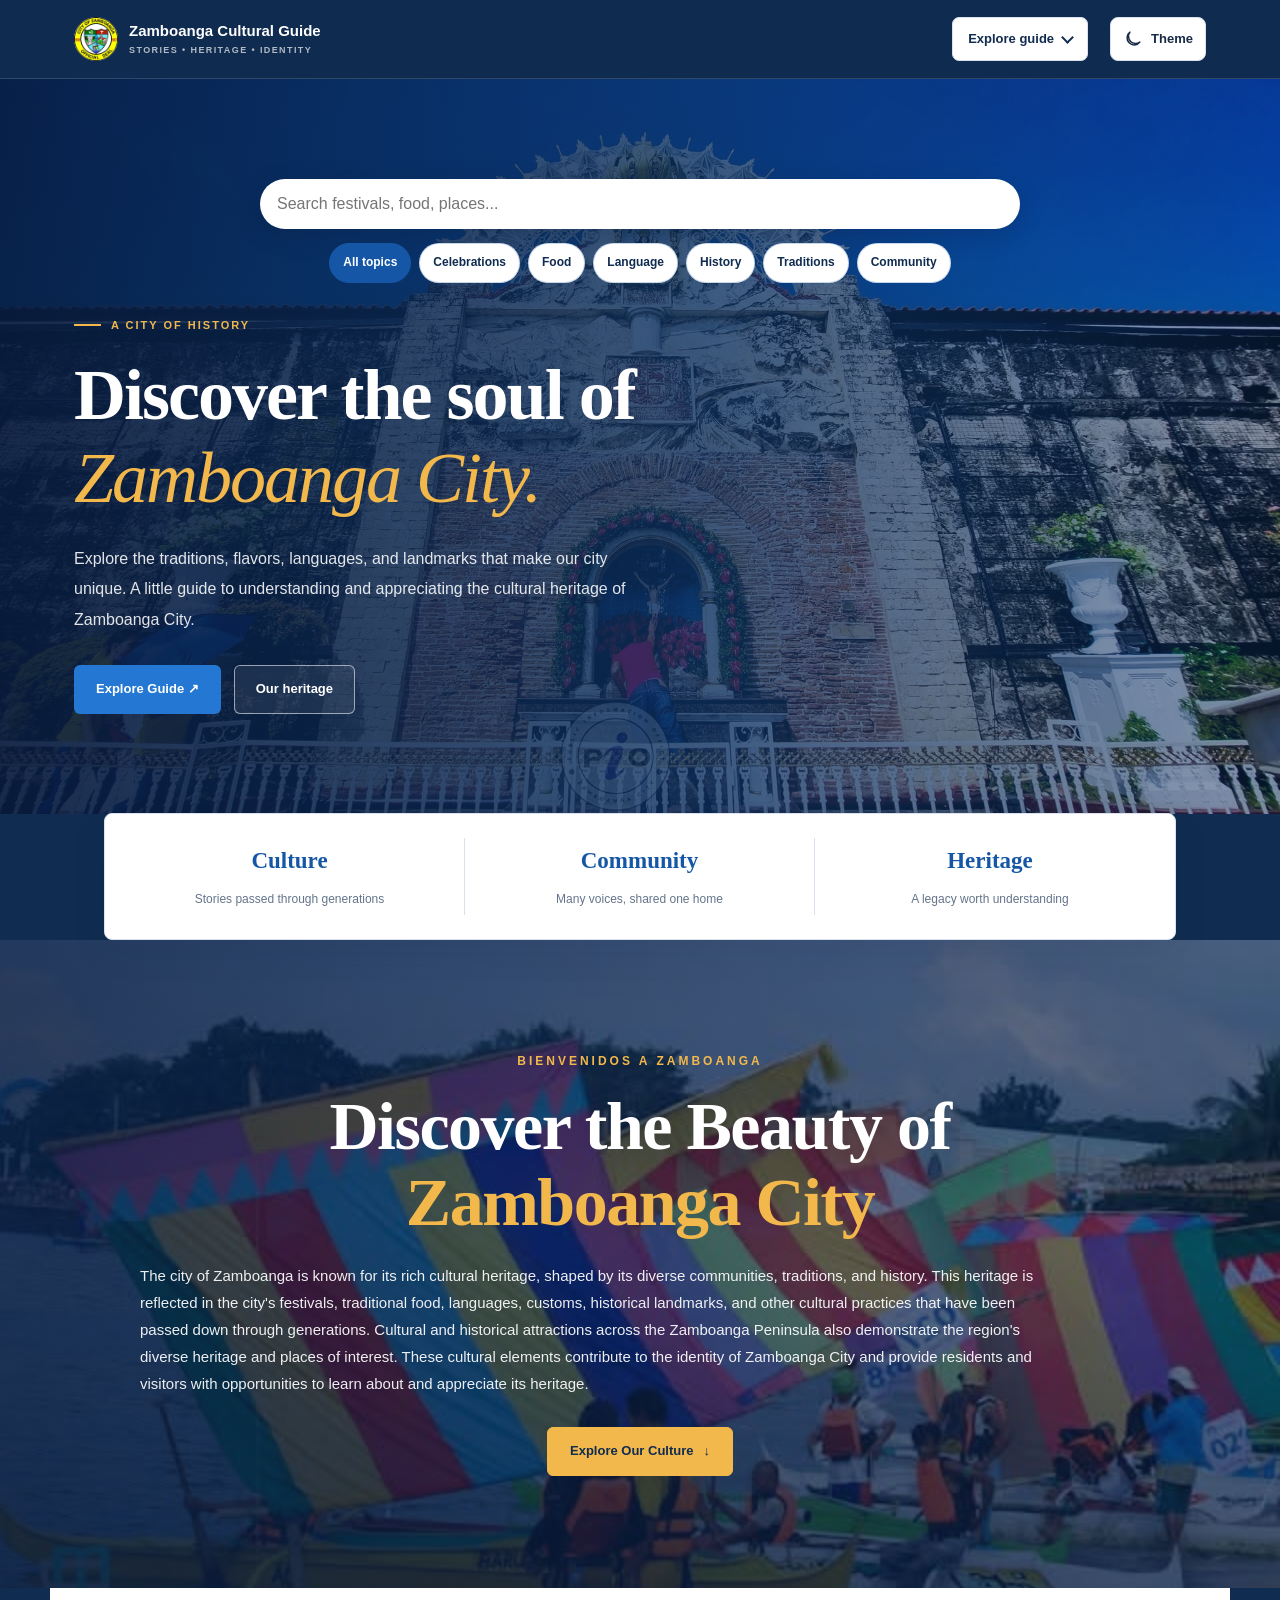
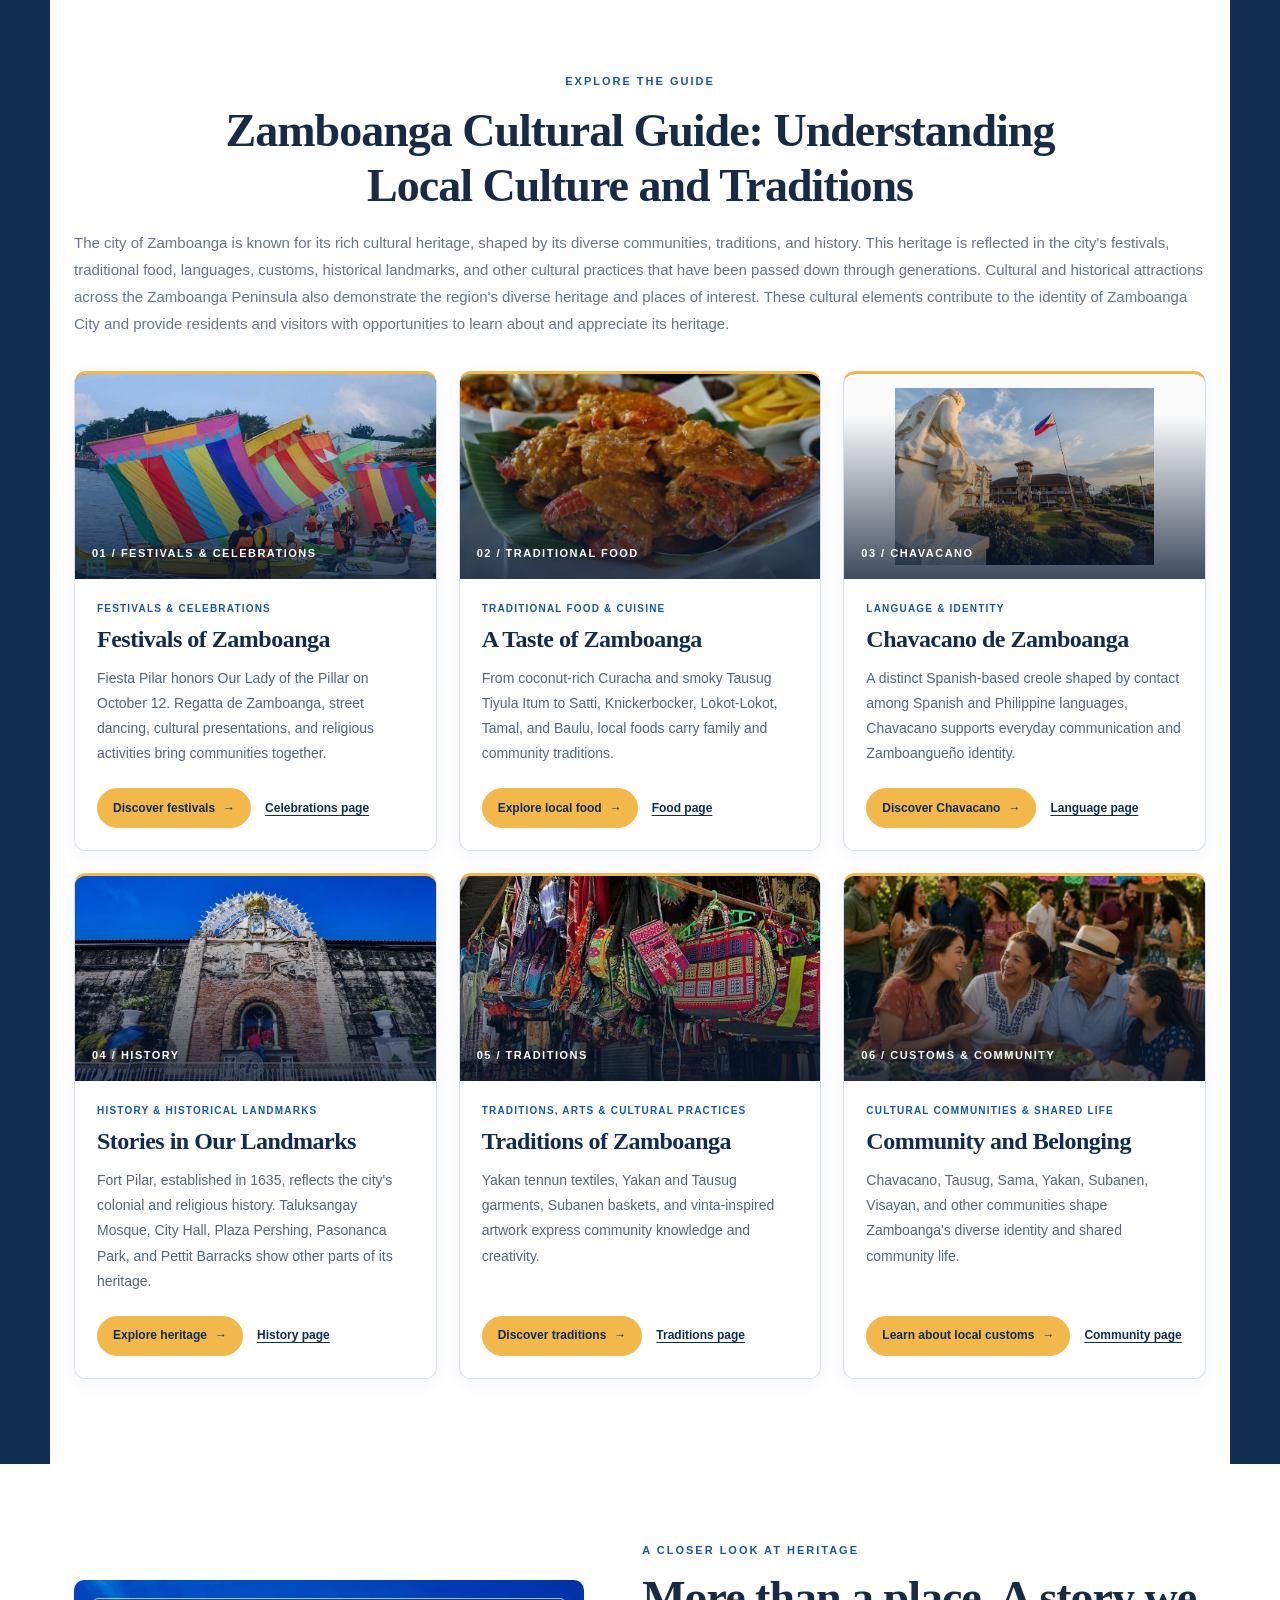
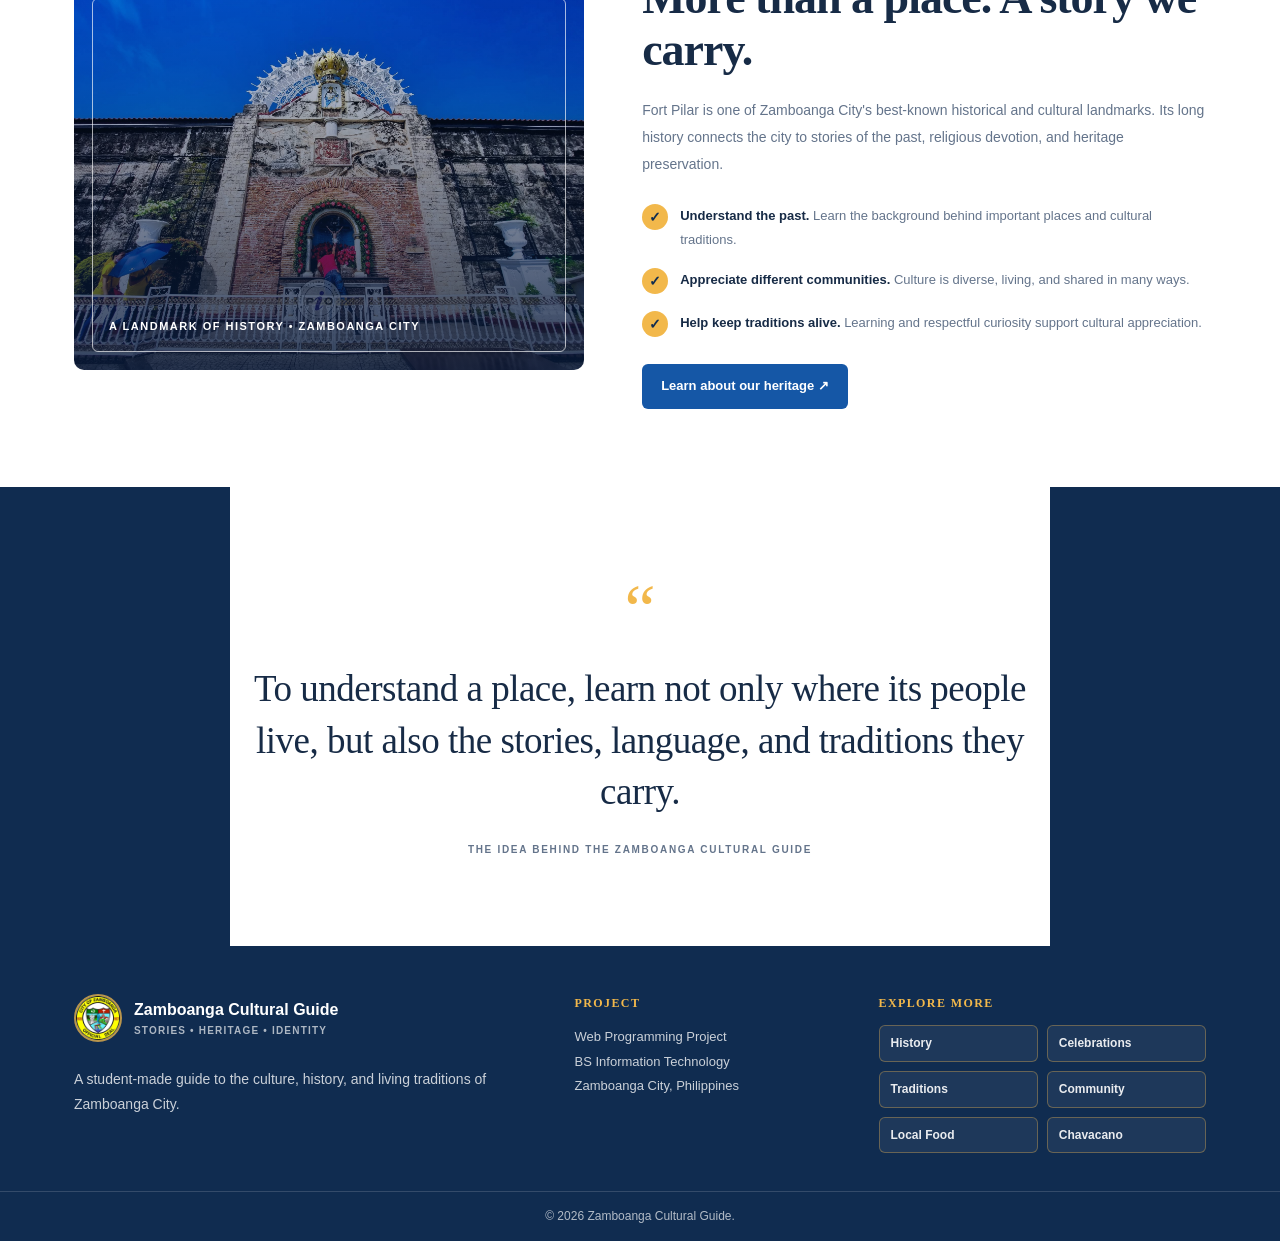
==== commit e23eef3c: "Add dark mode feature" ====
--- a/index.html
+++ b/index.html
@@ -9,6 +9,8 @@
     <link rel="stylesheet" href="style.css">
     <link rel="stylesheet" href="footer.css">
     <link rel="stylesheet" href="interactions.css">
+    <link rel="stylesheet" href="dark-mode.css">
+    <script src="dark-mode.js" defer></script>
     <script src="interactions.js" defer></script>
 </head>
 
@@ -38,6 +40,11 @@
                     <a href="#about">About This Guide</a>
                 </nav>
             </details>
+            <button class="theme-toggle" type="button" aria-label="Switch to dark mode" aria-pressed="false" title="Switch to dark mode">
+                <svg class="theme-toggle__icon theme-toggle__icon--moon" viewBox="0 0 24 24" aria-hidden="true"><path d="M20.2 15.7A8.5 8.5 0 0 1 8.3 3.8 8.5 8.5 0 1 0 20.2 15.7Z"></path></svg>
+                <svg class="theme-toggle__icon theme-toggle__icon--sun" viewBox="0 0 24 24" aria-hidden="true"><circle cx="12" cy="12" r="4"></circle><path d="M12 2v2m0 16v2M4.93 4.93l1.42 1.42m11.3 11.3 1.42 1.42M2 12h2m16 0h2M4.93 19.07l1.42-1.42m11.3-11.3 1.42-1.42"></path></svg>
+                <span class="theme-toggle__label">Theme</span>
+            </button>
         </div>
     </header>
 
--- a/dark-mode.css
+++ b/dark-mode.css
@@ -0,0 +1,394 @@
+:root {
+    color-scheme: light;
+    --background: #f3f6fa;
+    --surface: #ffffff;
+    --text: #172b46;
+    --muted: #64748b;
+    --border: #d8e1ec;
+    --food-paper: #f3f6fa;
+    --food-ink: #172b46;
+    --food-muted: #64748b;
+    --food-border: #d8e1ec;
+    --food-white: #ffffff;
+    --language-paper: #f3f6fa;
+    --language-ink: #172b46;
+    --language-muted: #64748b;
+    --language-border: #d8e1ec;
+    --language-white: #ffffff;
+    --history-paper: #f3f6fa;
+    --history-ink: #172b46;
+    --history-muted: #64748b;
+    --history-border: #d8e1ec;
+}
+
+.theme-toggle {
+    display: inline-flex;
+    flex: 0 0 auto;
+    min-width: 44px;
+    min-height: 44px;
+    align-items: center;
+    justify-content: center;
+    gap: 8px;
+    padding: 9px 12px;
+    border: 1px solid var(--border, #d8e1ec);
+    border-radius: 8px;
+    background: var(--surface, #ffffff);
+    color: var(--text, #172b46);
+    font: inherit;
+    font-size: 13px;
+    font-weight: 700;
+    cursor: pointer;
+    transition: background-color 0.25s ease, color 0.25s ease, border-color 0.25s ease;
+}
+
+.theme-toggle:hover {
+    border-color: #f2b84b;
+}
+
+.theme-toggle:focus-visible {
+    outline: 3px solid #f2b84b;
+    outline-offset: 3px;
+}
+
+.theme-toggle__icon {
+    width: 20px;
+    height: 20px;
+    flex: 0 0 20px;
+    fill: none;
+    stroke: currentColor;
+    stroke-linecap: round;
+    stroke-linejoin: round;
+    stroke-width: 1.8;
+}
+
+.theme-toggle__icon--sun {
+    display: none;
+}
+
+html[data-theme="dark"] {
+    color-scheme: dark;
+    --background: #081a30;
+    --surface: #102b49;
+    --text: #e7edf5;
+    --muted: #b6c4d6;
+    --border: #294564;
+    --food-paper: #081a30;
+    --food-ink: #e7edf5;
+    --food-muted: #b6c4d6;
+    --food-border: #294564;
+    --food-white: #102b49;
+    --language-paper: #081a30;
+    --language-ink: #e7edf5;
+    --language-muted: #b6c4d6;
+    --language-border: #294564;
+    --language-white: #102b49;
+    --history-paper: #081a30;
+    --history-ink: #e7edf5;
+    --history-muted: #b6c4d6;
+    --history-border: #294564;
+}
+
+html[data-theme="dark"] .theme-toggle {
+    border-color: #49627c;
+    background: #102b49;
+    color: #f2b84b;
+}
+
+html[data-theme="dark"] .theme-toggle__icon--moon {
+    display: none;
+}
+
+html[data-theme="dark"] .theme-toggle__icon--sun {
+    display: block;
+}
+
+html[data-theme="dark"] body {
+    background: #081a30 !important;
+    color: #e7edf5;
+    transition: background-color 0.25s ease, color 0.25s ease;
+}
+
+html[data-theme="dark"] :is(
+    .topbar,
+    .navbar,
+    .food-header,
+    body > header
+) {
+    border-color: #294564;
+    background-color: rgba(12, 35, 62, 0.97);
+}
+
+html[data-theme="dark"] :is(.brand, .food-brand) {
+    color: #f1f5fa;
+}
+
+html[data-theme="dark"] :is(.brand small, .food-brand small) {
+    color: #b6c4d6;
+}
+
+html[data-theme="dark"] :is(.nav-links a, .language-nav a, .food-navigation a, body > header nav a) {
+    color: #e0e8f2;
+}
+
+html[data-theme="dark"] :is(.nav-links.show a, .language-nav.show a) {
+    color: #e0e8f2;
+}
+
+html[data-theme="dark"] :is(.nav-links a:hover, .nav-links a.active, .nav-links a[aria-current="page"],
+.language-nav a:hover, .language-nav a[aria-current="page"], .food-navigation a:hover,
+.food-navigation a[aria-current="page"], body > header nav a:hover) {
+    color: #f2b84b;
+}
+
+html[data-theme="dark"] :is(.menu-btn, .site-menu summary) {
+    border-color: #49627c;
+    background-color: #102b49;
+    color: #f1f5fa;
+}
+
+html[data-theme="dark"] .site-menu__panel {
+    border-color: #294564;
+    background-color: #102b49;
+}
+
+html[data-theme="dark"] .site-menu__panel a {
+    color: #e7edf5;
+}
+
+html[data-theme="dark"] .site-menu__panel a:hover,
+html[data-theme="dark"] .site-menu__panel a:focus-visible {
+    background-color: #1b3a5c;
+    color: #f2b84b;
+}
+
+html[data-theme="dark"] :is(
+    .stat-bar,
+    .section,
+    .feature-band,
+    .tradition-card,
+    .card-content,
+    .detail-container,
+    .detail-content,
+    .music-feature,
+    .celebration-feature,
+    .regatta-section,
+    .event-card,
+    .content-card,
+    .principle,
+    .sources,
+    .highlight,
+    .content-section,
+    .phrase-section,
+    .language-alt,
+    .respect-section,
+    .language-story,
+    .language-summary,
+    .impact-card,
+    .respect-panel,
+    .language-note,
+    .history-note,
+    .phrase-list,
+    .food-introduction,
+    .food-section,
+    .food-card,
+    .food-item,
+    .food-importance,
+    .food-sources,
+    .timeline-section,
+    .timeline-item,
+    .recognition-card,
+    .landmark-card,
+    .gallery-section,
+    .gallery-card
+) {
+    border-color: #294564;
+    background-color: #102b49;
+    color: #e7edf5;
+    transition: background-color 0.25s ease, color 0.25s ease, border-color 0.25s ease;
+}
+
+html[data-theme="dark"] :is(
+    .feature-band,
+    .regatta-section,
+    .highlight,
+    .language-alt,
+    .food-introduction,
+    .food-section
+) {
+    background-color: #0c2340;
+}
+
+html[data-theme="dark"] :is(
+    .section-heading h2,
+    .feature-copy h2,
+    .feature-point strong,
+    .quote-section blockquote,
+    .card-content h3,
+    .card-content p,
+    .detail-content h2,
+    .detail-content h3,
+    .detail-content p,
+    .music-feature h2,
+    .music-feature h3,
+    .music-feature p,
+    .celebration-feature__content h2,
+    .celebration-feature__content > p,
+    .regatta-content h2,
+    .regatta-content > p,
+    .event-card h3,
+    .event-card p,
+    .section-title h2,
+    .content-card h3,
+    .content-card p,
+    .principle h3,
+    .principle p,
+    .sources h2,
+    .sources p,
+    .sources li,
+    .highlight p,
+    .highlight strong,
+    .content-section h2,
+    .content-section h3,
+    .content-section p,
+    .content-section li,
+    .phrase-section h2,
+    .phrase-section h3,
+    .phrase-section p,
+    .phrase-section li,
+    .language-story p,
+    .language-summary p,
+    .impact-card h3,
+    .impact-card p,
+    .respect-panel h2,
+    .respect-panel h3,
+    .respect-panel p,
+    .respect-panel li,
+    .language-note h2,
+    .language-note p,
+    .history-note h3,
+    .history-note p,
+    .phrase-row dt,
+    .phrase-row dd,
+    .food-introduction h2,
+    .food-introduction p,
+    .food-section h2,
+    .food-card h3,
+    .food-card p,
+    .food-item h3,
+    .food-item h4,
+    .food-item p,
+    .food-item li,
+    .food-item strong,
+    .food-importance h3,
+    .food-importance p,
+    .food-sources h3,
+    .food-sources li,
+    .timeline-section h2,
+    .timeline-item h3,
+    .timeline-item p,
+    .recognition-card h3,
+    .recognition-card p,
+    .landmark-card h3,
+    .landmark-card p,
+    .gallery-card figcaption
+) {
+    color: #e7edf5;
+}
+
+html[data-theme="dark"] :is(.kicker, .section-label, .section-title span, .tag, .card-number,
+.food-section-label, .food-eyebrow, .event-card__date, .language-note .section-label) {
+    color: #f2b84b;
+}
+
+html[data-theme="dark"] :is(.intro-text, .intro, .intro-text p, .card-content p, .content-card p,
+.feature-copy > p:not(.kicker), .feature-point p, .food-item__content p, .food-item__content li,
+.food-card__content p, .phrase-row dd, .section-heading > p) {
+    color: #b6c4d6;
+}
+
+html[data-theme="dark"] :is(.culture-search input, input, textarea, select) {
+    border-color: #49627c;
+    background-color: #102b49;
+    color: #f1f5fa;
+}
+
+html[data-theme="dark"] :is(.culture-search input, input, textarea, select)::placeholder {
+    color: #b6c4d6;
+}
+
+html[data-theme="dark"] :is(.culture-filter, .language-list li, .language-alt, .food-card__category,
+.food-tag, .highlight) {
+    border-color: #49627c;
+}
+
+html[data-theme="dark"] .culture-filter {
+    background-color: #102b49;
+    color: #e7edf5;
+}
+
+html[data-theme="dark"] .culture-filter.is-active {
+    background-color: #f2b84b;
+    color: #102b49;
+}
+
+html[data-theme="dark"] .culture-modal {
+    border-color: #49627c;
+    background-color: #102b49;
+    color: #e7edf5;
+}
+
+html[data-theme="dark"] :is(.culture-modal__header h2, .culture-modal__content h3,
+.culture-modal__content p, .culture-modal__content li) {
+    color: #e7edf5;
+}
+
+html[data-theme="dark"] .culture-modal__header {
+    border-bottom-color: #294564;
+}
+
+html[data-theme="dark"] .culture-modal__footer {
+    border-top-color: #294564;
+}
+
+html[data-theme="dark"] .food-item__content strong {
+    color: #f2b84b;
+}
+
+html[data-theme="dark"] .food-card__category {
+    background-color: #1b3a5c;
+    color: #d9e8ff;
+}
+
+html[data-theme="dark"] .food-tag {
+    background-color: #48391c;
+    color: #ffda87;
+}
+
+html[data-theme="dark"] .language-list li {
+    background-color: #102b49;
+}
+
+html[data-theme="dark"] .language-list strong,
+html[data-theme="dark"] .phrase-row dt,
+html[data-theme="dark"] .sources a,
+html[data-theme="dark"] .food-image-credit {
+    color: #9dc5ff;
+}
+
+html[data-theme="dark"] .site-footer {
+    background-color: #061326;
+}
+
+html[data-theme="dark"] .back-to-top {
+    border-color: #f2b84b;
+    background-color: #102b49;
+}
+
+@media (prefers-reduced-motion: reduce) {
+    .theme-toggle,
+    html[data-theme="dark"] body,
+    html[data-theme="dark"] :is(.stat-bar, .section, .feature-band, .tradition-card, .content-card,
+    .event-card, .food-card, .food-item, .language-note, .impact-card) {
+        transition: none;
+    }
+}
